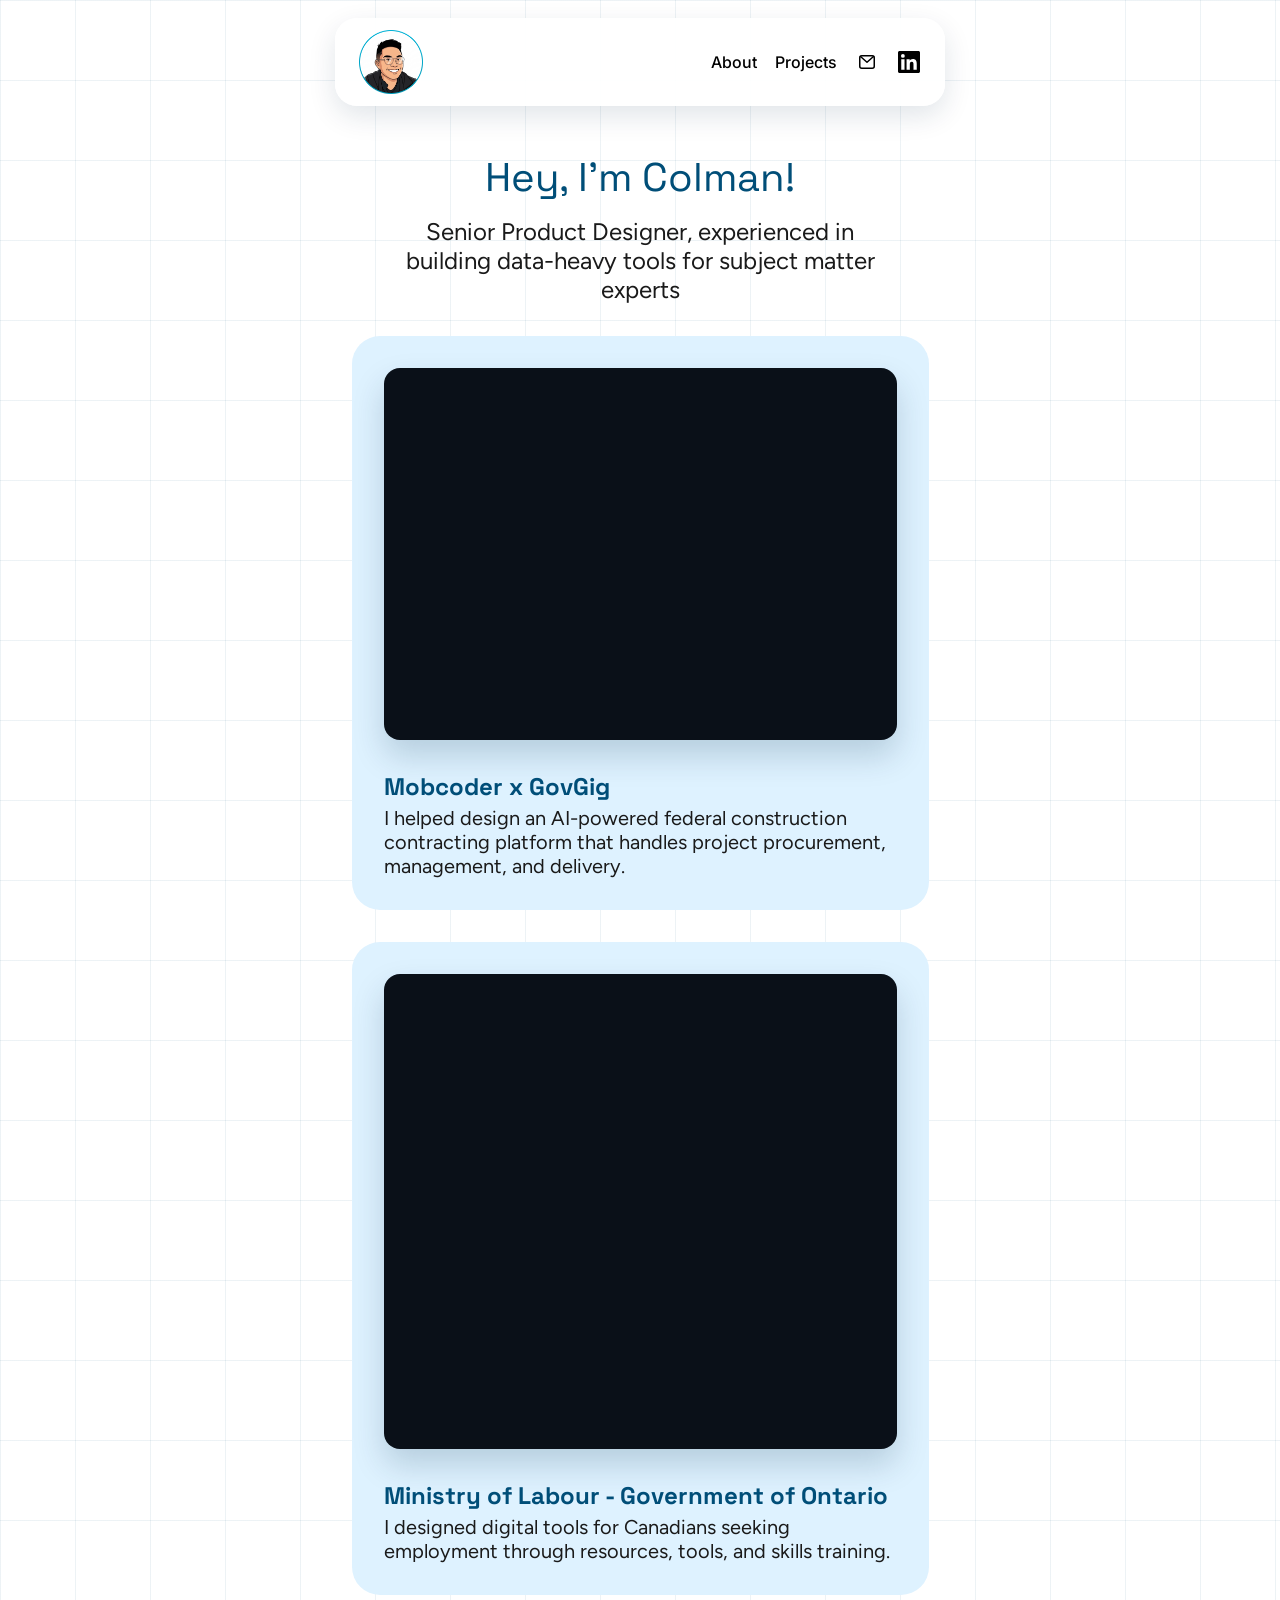
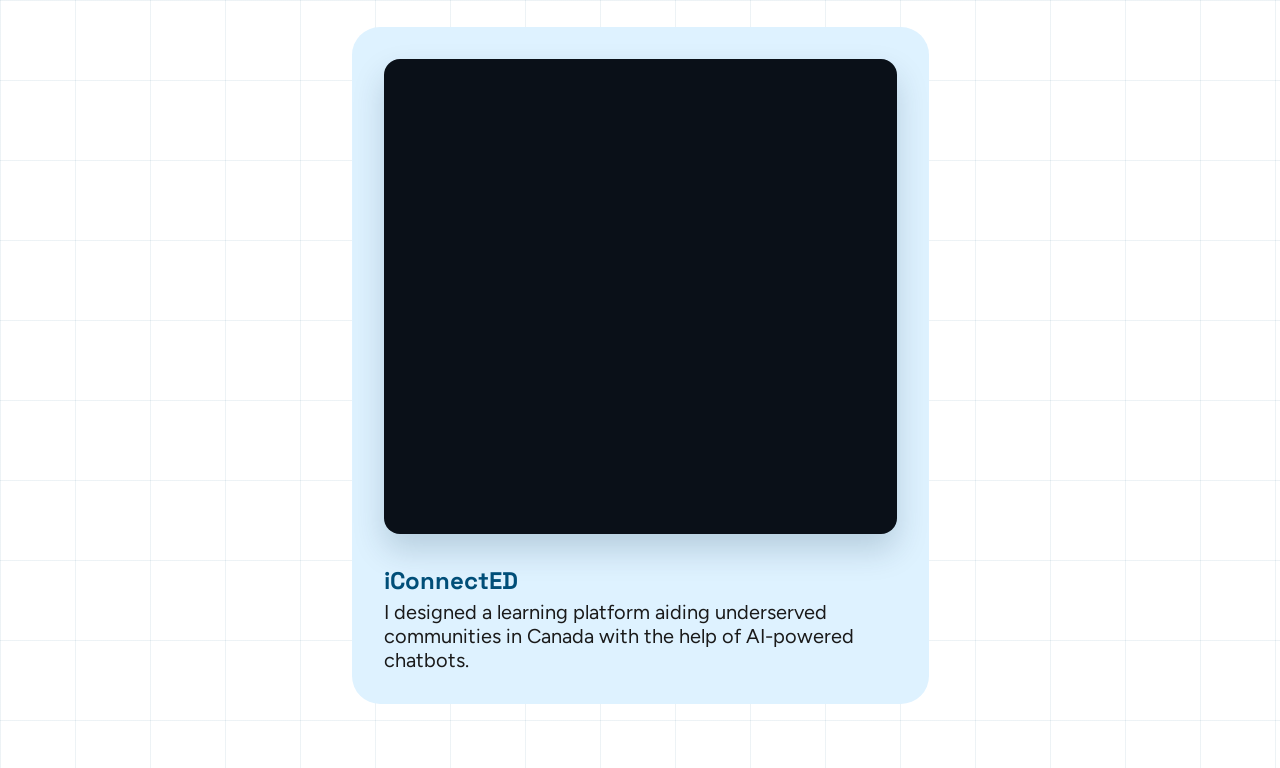
==== index.html @ b11d7fab "Add GovGig case study page Recreated from the draft /project-govgig page in Framer. Images are place" ====
<!doctype html>
<html lang="en">
<head>
  <meta charset="utf-8">
  <meta name="viewport" content="width=device-width, initial-scale=1">
  <title>Colman's Portfolio!</title>
  <meta name="description" content="Colman Tsang — Senior Product Designer, experienced in building data-heavy tools for subject matter experts.">
  <link rel="icon" href="assets/avatar.png">
  <link rel="preconnect" href="https://fonts.googleapis.com">
  <link rel="preconnect" href="https://fonts.gstatic.com" crossorigin>
  <link href="https://fonts.googleapis.com/css2?family=Figtree:wght@400;500&family=Inter:wght@500&family=Space+Grotesk:wght@400;700&display=swap" rel="stylesheet">
  <link rel="stylesheet" href="styles.css">
</head>
<body>
  <header class="nav-wrap">
    <nav class="nav">
      <a href="#" class="nav-avatar" aria-label="Home">
        <img src="assets/avatar.png" alt="Colman" width="64" height="64">
      </a>
      <div class="nav-links">
        <a href="#about">About</a>
        <a href="#projects">Projects</a>
        <!-- TODO: replace with your real email address -->
        <a href="mailto:hello@example.com" class="icon" aria-label="Email">
          <svg viewBox="0 0 24 24" width="24" height="24" fill="none" stroke="currentColor" stroke-width="1.5" stroke-linecap="round" stroke-linejoin="round" aria-hidden="true">
            <rect x="4.75" y="5.75" width="14.5" height="12.5" rx="2"/>
            <path d="M5.5 6.5 12 12.25 18.5 6.5"/>
          </svg>
        </a>
        <!-- TODO: replace with your LinkedIn profile URL -->
        <a href="https://www.linkedin.com/" class="icon" aria-label="LinkedIn" target="_blank" rel="noopener">
          <svg viewBox="0 0 24 24" width="22" height="22" fill="currentColor" aria-hidden="true">
            <path d="M20.45 20.45h-3.56v-5.57c0-1.33-.02-3.04-1.85-3.04-1.86 0-2.14 1.45-2.14 2.94v5.67H9.35V9h3.41v1.56h.05c.48-.9 1.64-1.85 3.37-1.85 3.6 0 4.27 2.37 4.27 5.46v6.28zM5.34 7.43a2.06 2.06 0 1 1 0-4.13 2.06 2.06 0 0 1 0 4.13zM7.12 20.45H3.56V9h3.56v11.45zM22.22 0H1.77C.79 0 0 .77 0 1.73v20.54C0 23.23.79 24 1.77 24h20.45c.98 0 1.78-.77 1.78-1.73V1.73C24 .77 23.2 0 22.22 0z"/>
          </svg>
        </a>
      </div>
    </nav>
  </header>

  <main>
    <section id="about" class="hero">
      <h1>Hey, I’m Colman!</h1>
      <p>Senior Product Designer, experienced in building data-heavy tools for subject matter experts</p>
    </section>

    <section id="projects" class="projects">
      <a href="govgig.html" class="card">
        <div class="frame">
          <video src="assets/govgig.mp4" autoplay muted loop playsinline></video>
        </div>
        <h2>Mobcoder x GovGig</h2>
        <p>I helped design an AI-powered federal construction contracting platform that handles project procurement, management, and delivery.</p>
      </a>

      <a href="#" class="card">
        <div class="frame frame--tall">
          <video src="assets/placeholder.mp4" poster="assets/placeholder-poster.jpg" muted loop playsinline preload="metadata"></video>
        </div>
        <h2>Ministry of Labour - Government of Ontario</h2>
        <p>I designed digital tools for Canadians seeking employment through resources, tools, and skills training.</p>
      </a>

      <a href="#" class="card">
        <div class="frame frame--tall">
          <video src="assets/placeholder.mp4" poster="assets/placeholder-poster.jpg" muted loop playsinline preload="metadata"></video>
        </div>
        <h2>iConnectED</h2>
        <p>I designed a learning platform aiding underserved communities in Canada with the help of AI-powered chatbots.</p>
      </a>
    </section>
  </main>

  <script>
    // Cards without autoplay preview their video on hover
    document.querySelectorAll('.card').forEach(card => {
      const video = card.querySelector('video:not([autoplay])');
      if (!video) return;
      card.addEventListener('mouseenter', () => video.play().catch(() => {}));
      card.addEventListener('mouseleave', () => video.pause());
    });
  </script>
</body>
</html>
---- styles.css ----
:root {
  --blue: #004e78;
  --ink: #1a1a1a;
  --card: #def2ff;
  --frame: #0a1018;
  --grid: rgba(0, 78, 120, 0.07);
  --content: 577px;
}

* { box-sizing: border-box; }

html { scroll-behavior: smooth; scroll-padding-top: 130px; }

body {
  margin: 0;
  background-color: #fff;
  background-image:
    linear-gradient(to right, var(--grid) 1px, transparent 1px),
    linear-gradient(to bottom, var(--grid) 1px, transparent 1px);
  background-size: 75px 80px;
  color: var(--ink);
  font-family: Figtree, sans-serif;
  -webkit-font-smoothing: antialiased;
}

a { color: inherit; text-decoration: none; }

/* Nav */
.nav-wrap {
  position: sticky;
  top: 18px;
  z-index: 10;
  display: flex;
  justify-content: center;
  padding: 0 16px;
}

.nav {
  display: flex;
  align-items: center;
  justify-content: space-between;
  width: 100%;
  max-width: 610px;
  padding: 12px 24px;
  background: rgba(255, 255, 255, 0.94);
  border-radius: 22px;
  box-shadow: 0 10px 28px rgba(0, 45, 70, 0.12);
}

.nav-avatar img { display: block; width: 64px; height: 64px; }

.nav-links {
  display: flex;
  align-items: center;
  gap: 18px;
  font-family: Inter, sans-serif;
  font-weight: 500;
  font-size: 16px;
  color: #000;
}

.nav-links a { transition: opacity 0.2s; }
.nav-links a:hover { opacity: 0.6; }
.nav-links .icon { display: flex; width: 24px; height: 24px; align-items: center; justify-content: center; }

/* Hero */
.hero {
  max-width: 513px;
  margin: 66px auto 0;
  padding: 0 16px;
  text-align: center;
}

.hero h1 {
  margin: 0;
  font-family: "Space Grotesk", sans-serif;
  font-weight: 400;
  font-size: 40px;
  line-height: 1.2;
  color: var(--blue);
}

.hero p {
  margin: 16px 0 0;
  font-size: 24px;
  line-height: 1.2;
}

/* Projects */
.projects {
  display: flex;
  flex-direction: column;
  gap: 32px;
  max-width: calc(var(--content) + 32px);
  margin: 32px auto 64px;
  padding: 0 16px;
}

.card {
  display: flex;
  flex-direction: column;
  gap: 4px;
  padding: 32px;
  background: var(--card);
  border-radius: 28px;
  transition: transform 0.3s ease;
}

.card:hover { transform: translateY(-4px); }

.frame {
  margin-bottom: 29px;
  padding: 14px;
  background: var(--frame);
  border-radius: 16px;
  box-shadow: 0 16px 32px rgba(0, 45, 70, 0.18);
  overflow: hidden;
}

.frame video {
  display: block;
  width: 100%;
  aspect-ratio: 485 / 344;
  object-fit: fill;
  border-radius: 4px;
}

.frame--tall video { aspect-ratio: 485 / 447; object-fit: cover; }

.card h2 {
  margin: 0;
  font-family: "Space Grotesk", sans-serif;
  font-weight: 700;
  font-size: 24px;
  line-height: 1.2;
  color: var(--blue);
}

.card p {
  margin: 0;
  font-size: 20px;
  line-height: 1.2;
}

@media (max-width: 600px) {
  .nav { padding: 10px 16px; }
  .nav-avatar img { width: 52px; height: 52px; }
  .hero h1 { font-size: 34px; }
  .hero p { font-size: 20px; }
  .card { padding: 20px; }
  .card h2 { font-size: 21px; }
  .card p { font-size: 18px; }
}
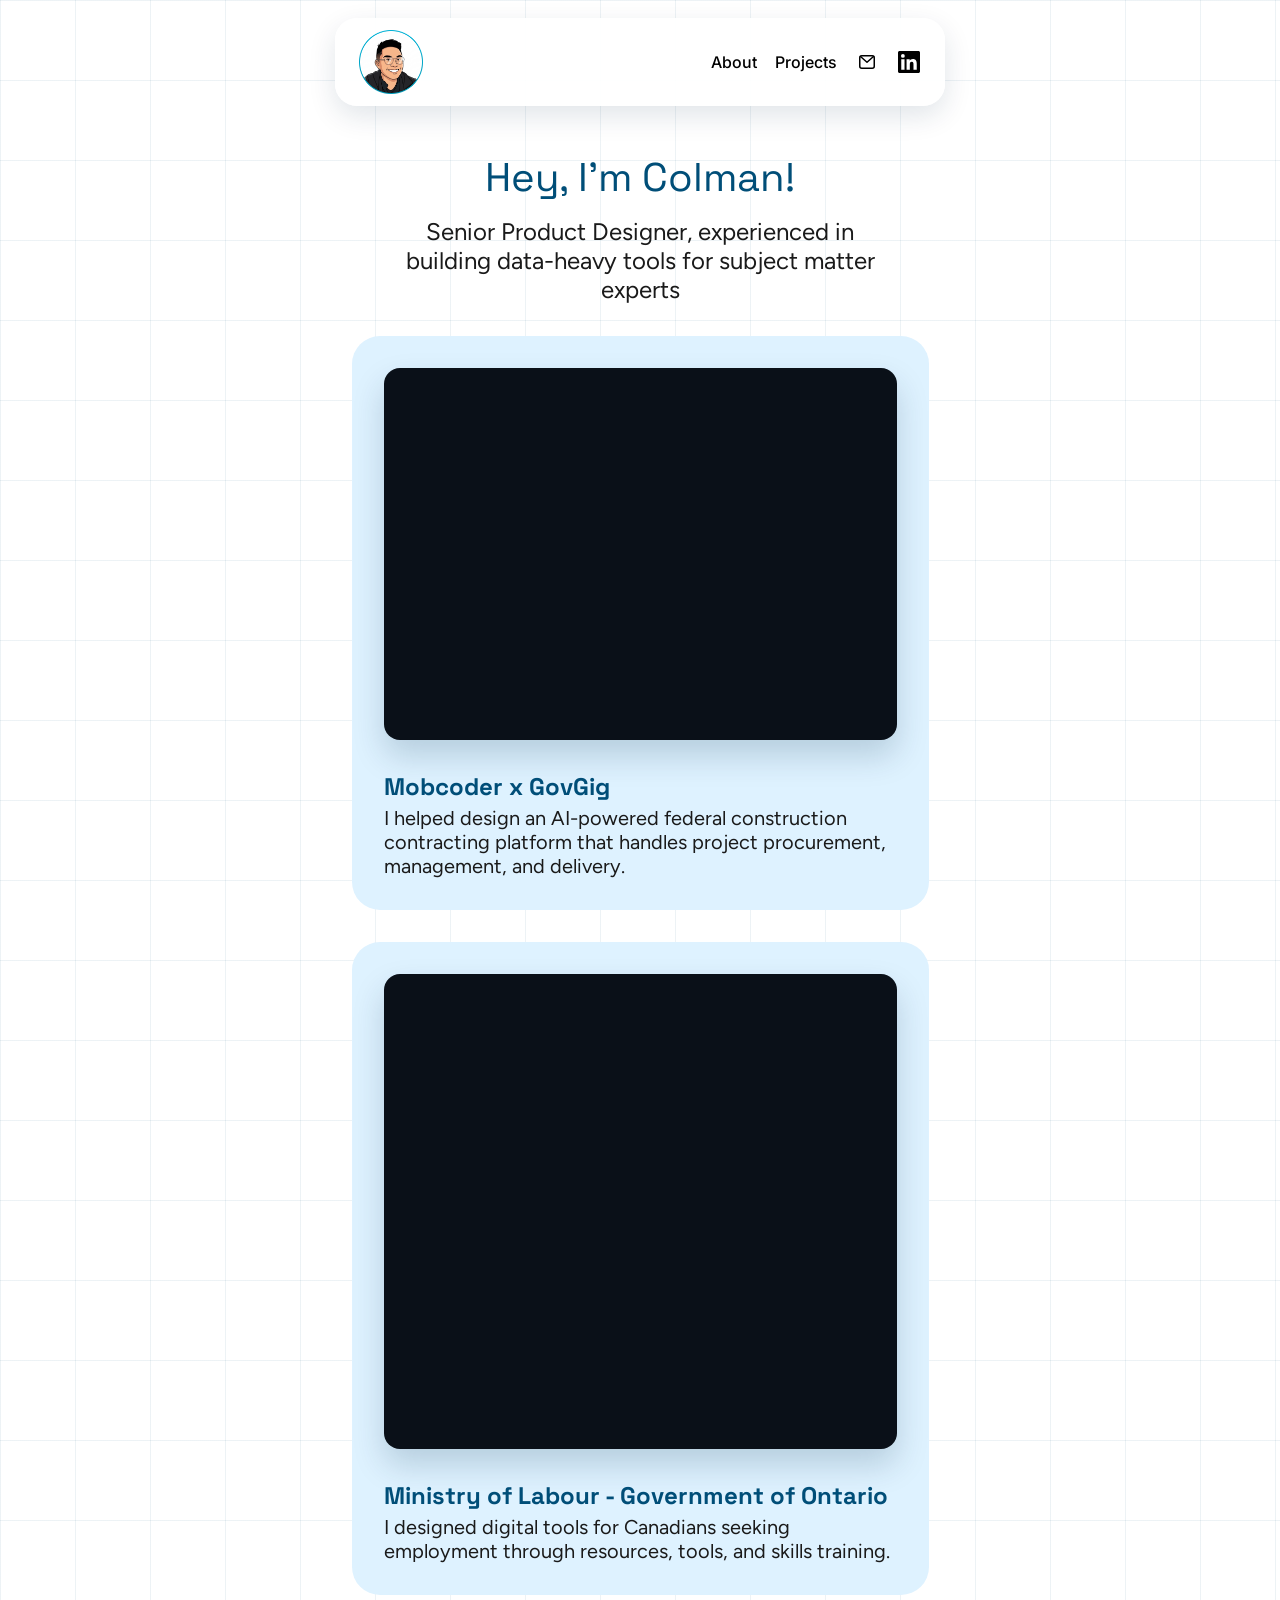
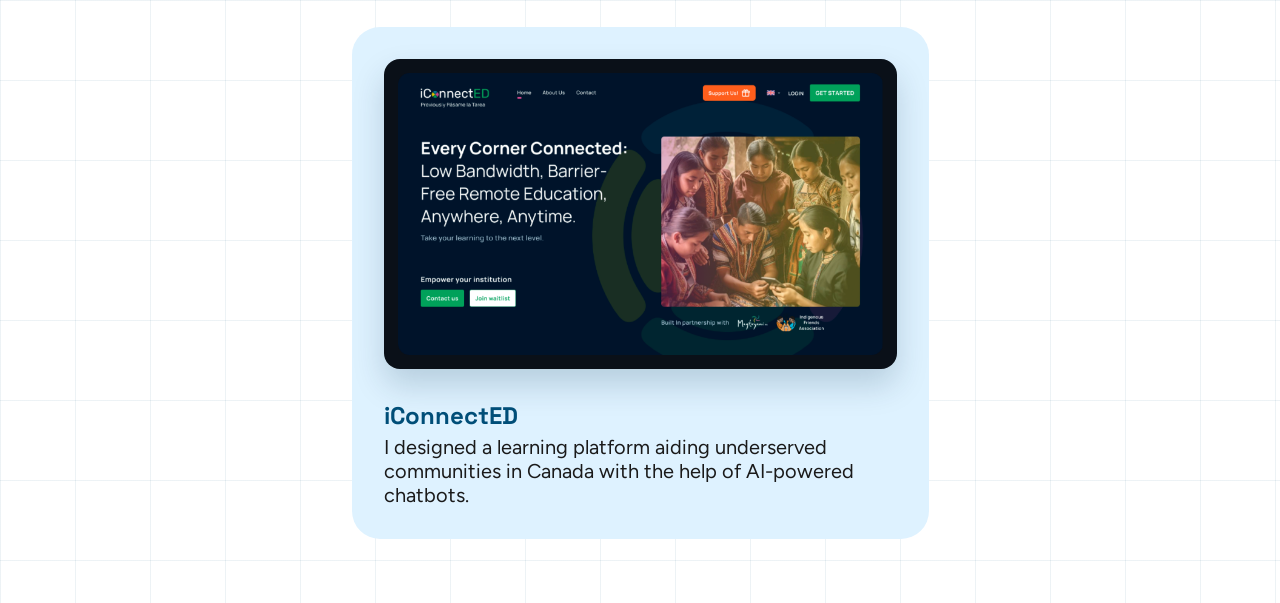
==== commit 75e2bfed: "Add iConnectED case study page and link its homepage card Content and images carried over from colma" ====
--- a/index.html
+++ b/index.html
@@ -60,9 +60,9 @@
         <p>I designed digital tools for Canadians seeking employment through resources, tools, and skills training.</p>
       </a>
 
-      <a href="#" class="card">
-        <div class="frame frame--tall">
-          <video src="assets/placeholder.mp4" poster="assets/placeholder-poster.jpg" muted loop playsinline preload="metadata"></video>
+      <a href="iconnected.html" class="card">
+        <div class="frame">
+          <img src="assets/iconnected/hero.png" alt="iConnectED landing page">
         </div>
         <h2>iConnectED</h2>
         <p>I designed a learning platform aiding underserved communities in Canada with the help of AI-powered chatbots.</p>
--- a/styles.css
+++ b/styles.css
@@ -151,3 +151,10 @@
   .card h2 { font-size: 21px; }
   .card p { font-size: 18px; }
 }
+
+.frame img {
+  display: block;
+  width: 100%;
+  height: auto;
+  border-radius: 4px;
+}
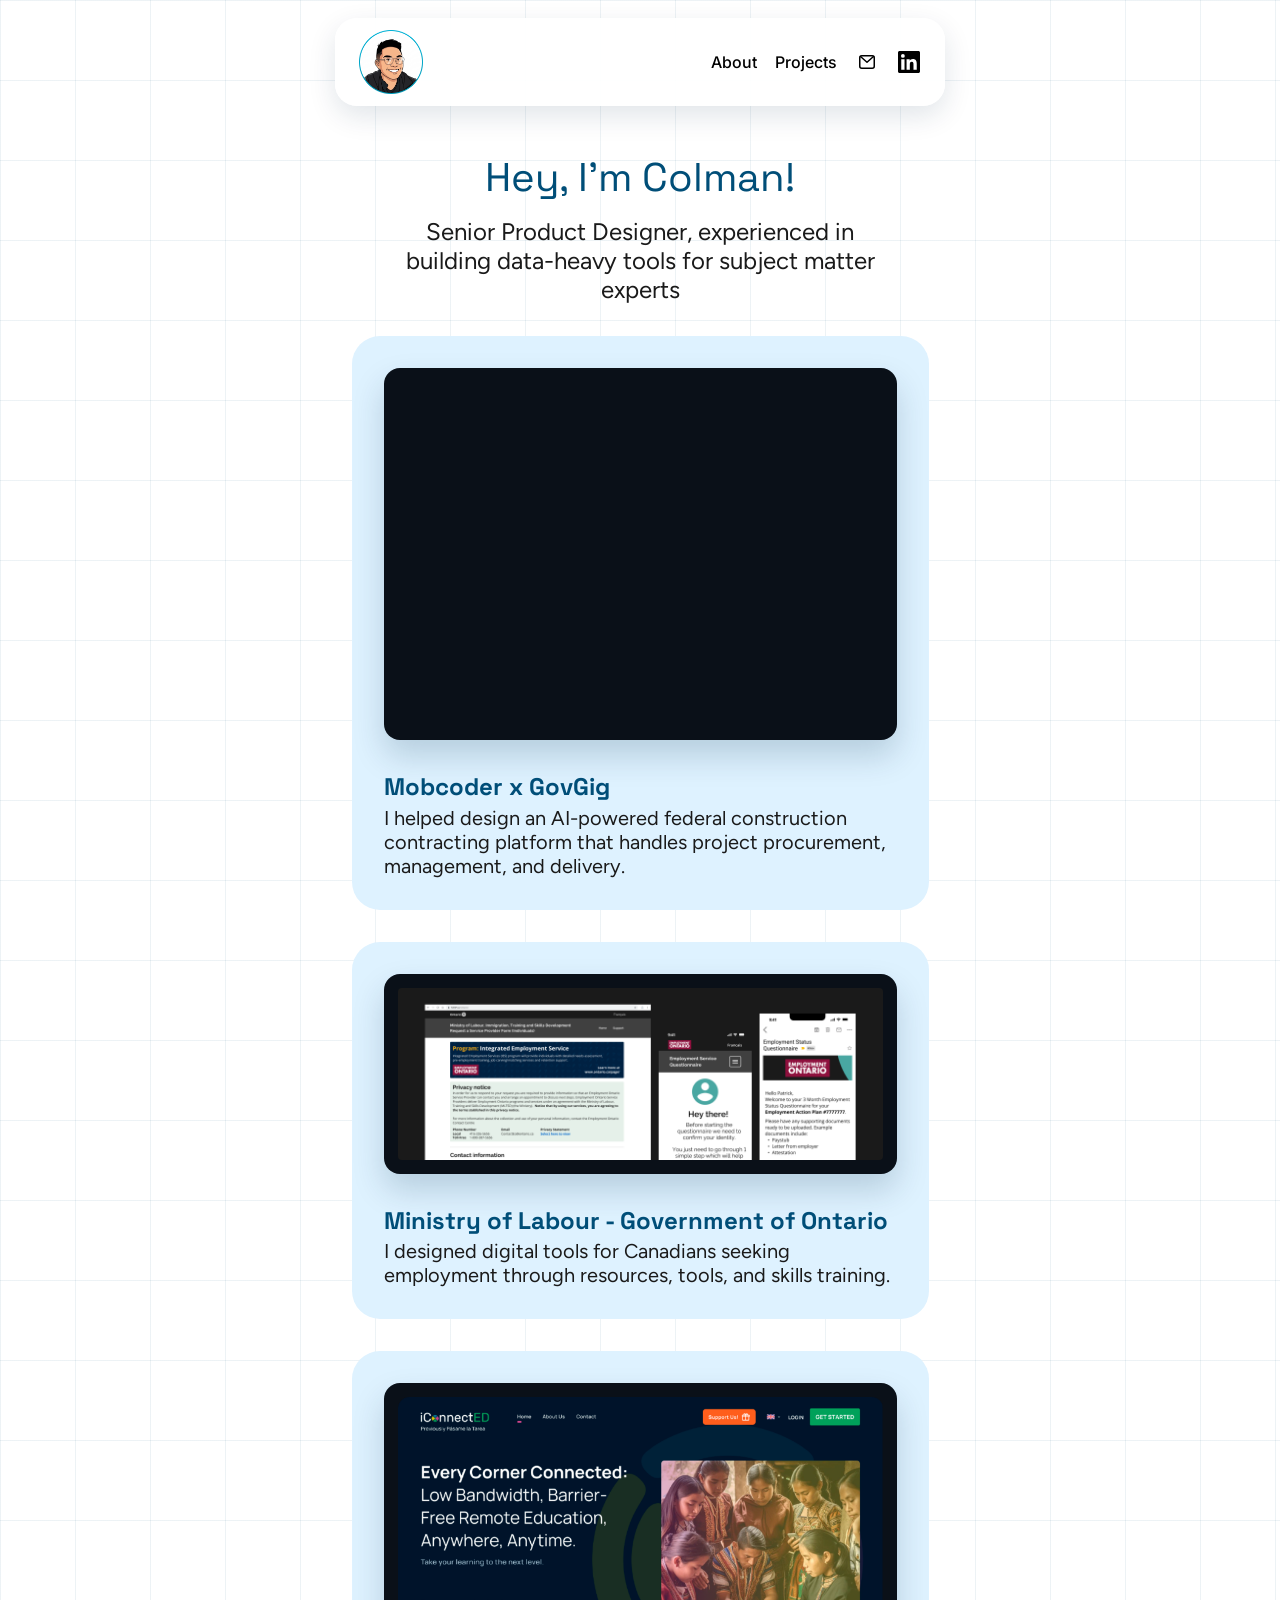
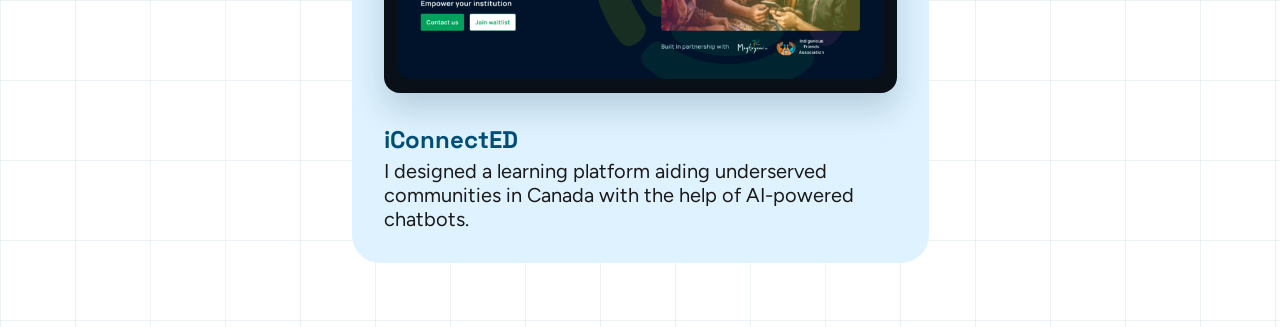
==== commit 722e2275: "Add Government of Ontario case study and link its homepage card Recreates both projects from colmant" ====
--- a/index.html
+++ b/index.html
@@ -52,9 +52,9 @@
         <p>I helped design an AI-powered federal construction contracting platform that handles project procurement, management, and delivery.</p>
       </a>
 
-      <a href="#" class="card">
-        <div class="frame frame--tall">
-          <video src="assets/placeholder.mp4" poster="assets/placeholder-poster.jpg" muted loop playsinline preload="metadata"></video>
+      <a href="ontario.html" class="card">
+        <div class="frame">
+          <img src="assets/ontario/banner.png" alt="Employment Service Questionnaire screens">
         </div>
         <h2>Ministry of Labour - Government of Ontario</h2>
         <p>I designed digital tools for Canadians seeking employment through resources, tools, and skills training.</p>
@@ -70,14 +70,5 @@
     </section>
   </main>
 
-  <script>
-    // Cards without autoplay preview their video on hover
-    document.querySelectorAll('.card').forEach(card => {
-      const video = card.querySelector('video:not([autoplay])');
-      if (!video) return;
-      card.addEventListener('mouseenter', () => video.play().catch(() => {}));
-      card.addEventListener('mouseleave', () => video.pause());
-    });
-  </script>
 </body>
 </html>
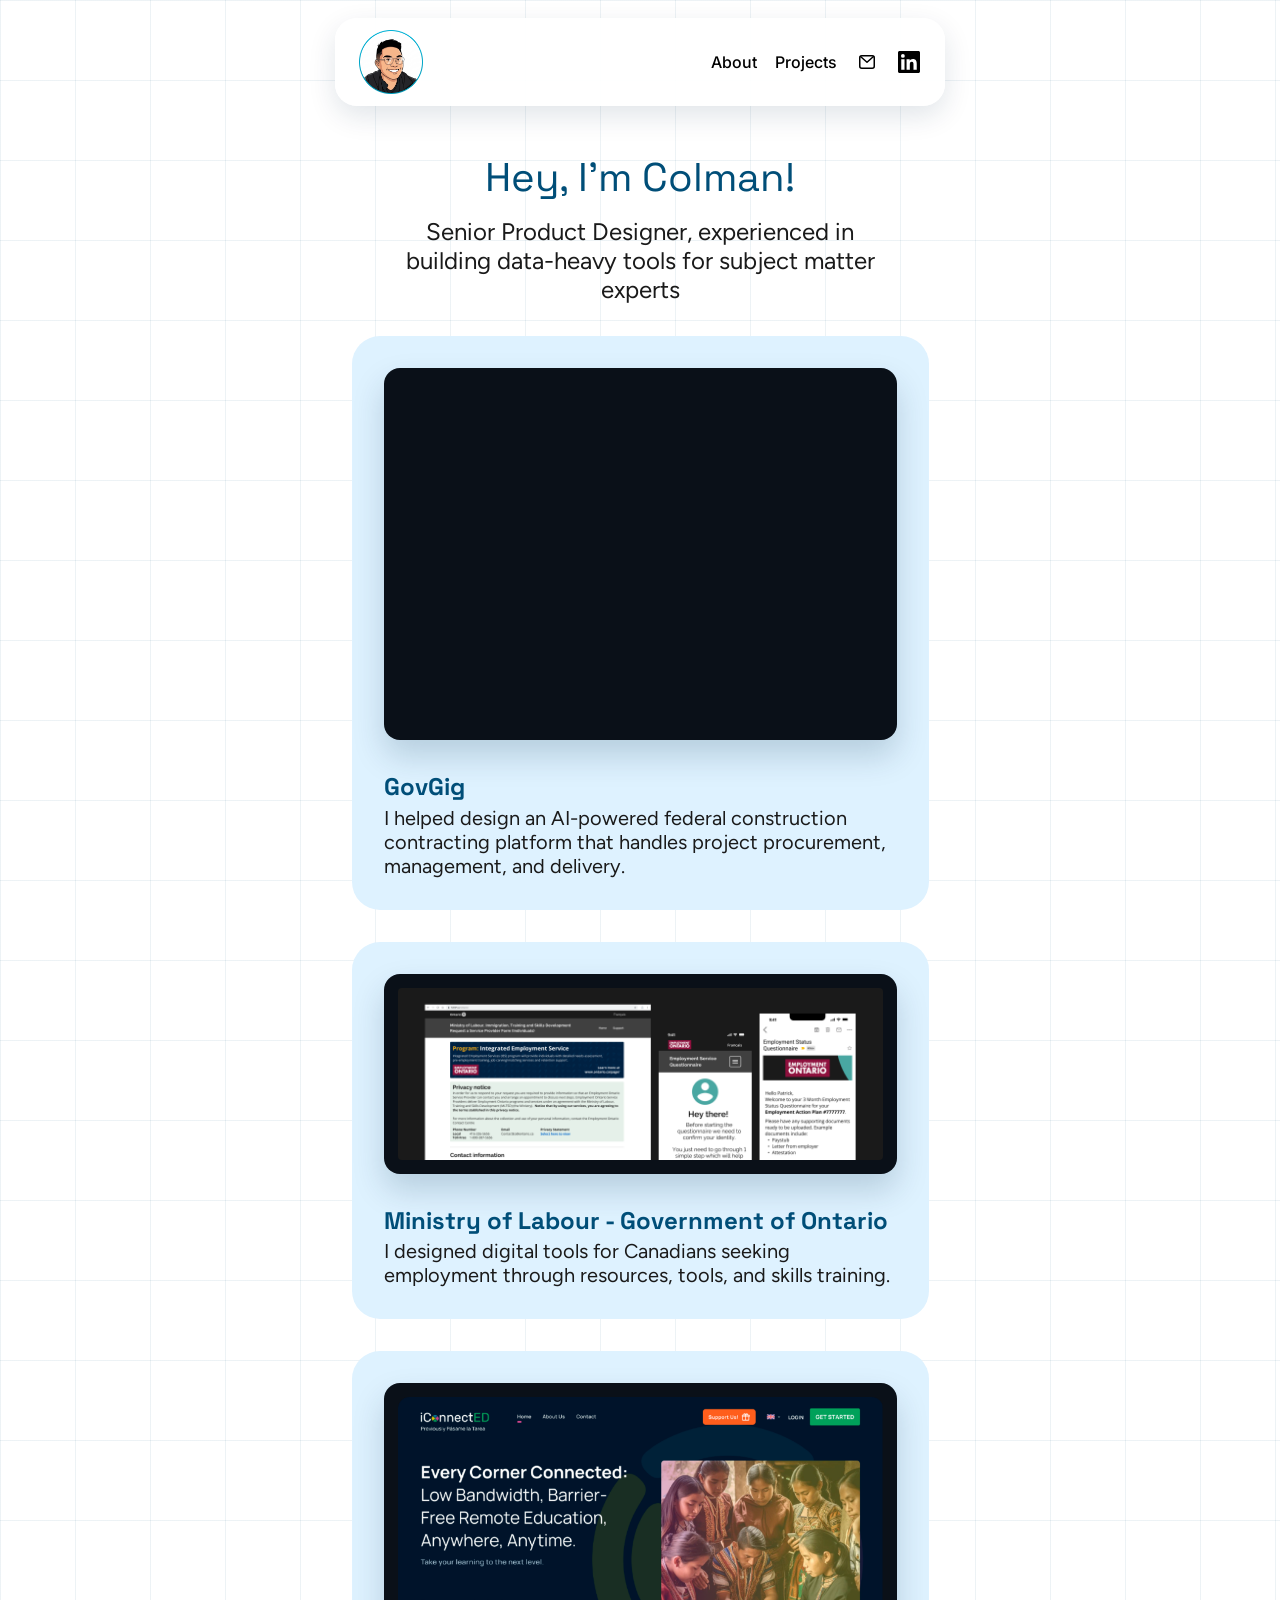
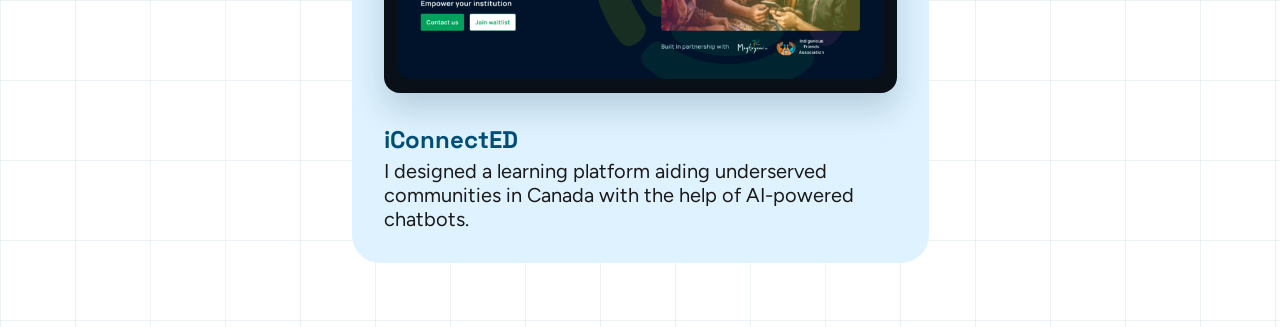
==== commit 10ef53f6: "Shrink case study hero headings to 32px; tweak titles - Case study hero h1: 40px -> 32px - Homepage " ====
--- a/index.html
+++ b/index.html
@@ -20,15 +20,13 @@
       <div class="nav-links">
         <a href="#about">About</a>
         <a href="#projects">Projects</a>
-        <!-- TODO: replace with your real email address -->
-        <a href="mailto:hello@example.com" class="icon" aria-label="Email">
+        <a href="mailto:kolmantsang@gmail.com" class="icon" aria-label="Email">
           <svg viewBox="0 0 24 24" width="24" height="24" fill="none" stroke="currentColor" stroke-width="1.5" stroke-linecap="round" stroke-linejoin="round" aria-hidden="true">
             <rect x="4.75" y="5.75" width="14.5" height="12.5" rx="2"/>
             <path d="M5.5 6.5 12 12.25 18.5 6.5"/>
           </svg>
         </a>
-        <!-- TODO: replace with your LinkedIn profile URL -->
-        <a href="https://www.linkedin.com/" class="icon" aria-label="LinkedIn" target="_blank" rel="noopener">
+        <a href="https://www.linkedin.com/in/colman-tsang/" class="icon" aria-label="LinkedIn" target="_blank" rel="noopener">
           <svg viewBox="0 0 24 24" width="22" height="22" fill="currentColor" aria-hidden="true">
             <path d="M20.45 20.45h-3.56v-5.57c0-1.33-.02-3.04-1.85-3.04-1.86 0-2.14 1.45-2.14 2.94v5.67H9.35V9h3.41v1.56h.05c.48-.9 1.64-1.85 3.37-1.85 3.6 0 4.27 2.37 4.27 5.46v6.28zM5.34 7.43a2.06 2.06 0 1 1 0-4.13 2.06 2.06 0 0 1 0 4.13zM7.12 20.45H3.56V9h3.56v11.45zM22.22 0H1.77C.79 0 0 .77 0 1.73v20.54C0 23.23.79 24 1.77 24h20.45c.98 0 1.78-.77 1.78-1.73V1.73C24 .77 23.2 0 22.22 0z"/>
           </svg>
@@ -48,7 +46,7 @@
         <div class="frame">
           <video src="assets/govgig.mp4" autoplay muted loop playsinline></video>
         </div>
-        <h2>Mobcoder x GovGig</h2>
+        <h2>GovGig</h2>
         <p>I helped design an AI-powered federal construction contracting platform that handles project procurement, management, and delivery.</p>
       </a>
 
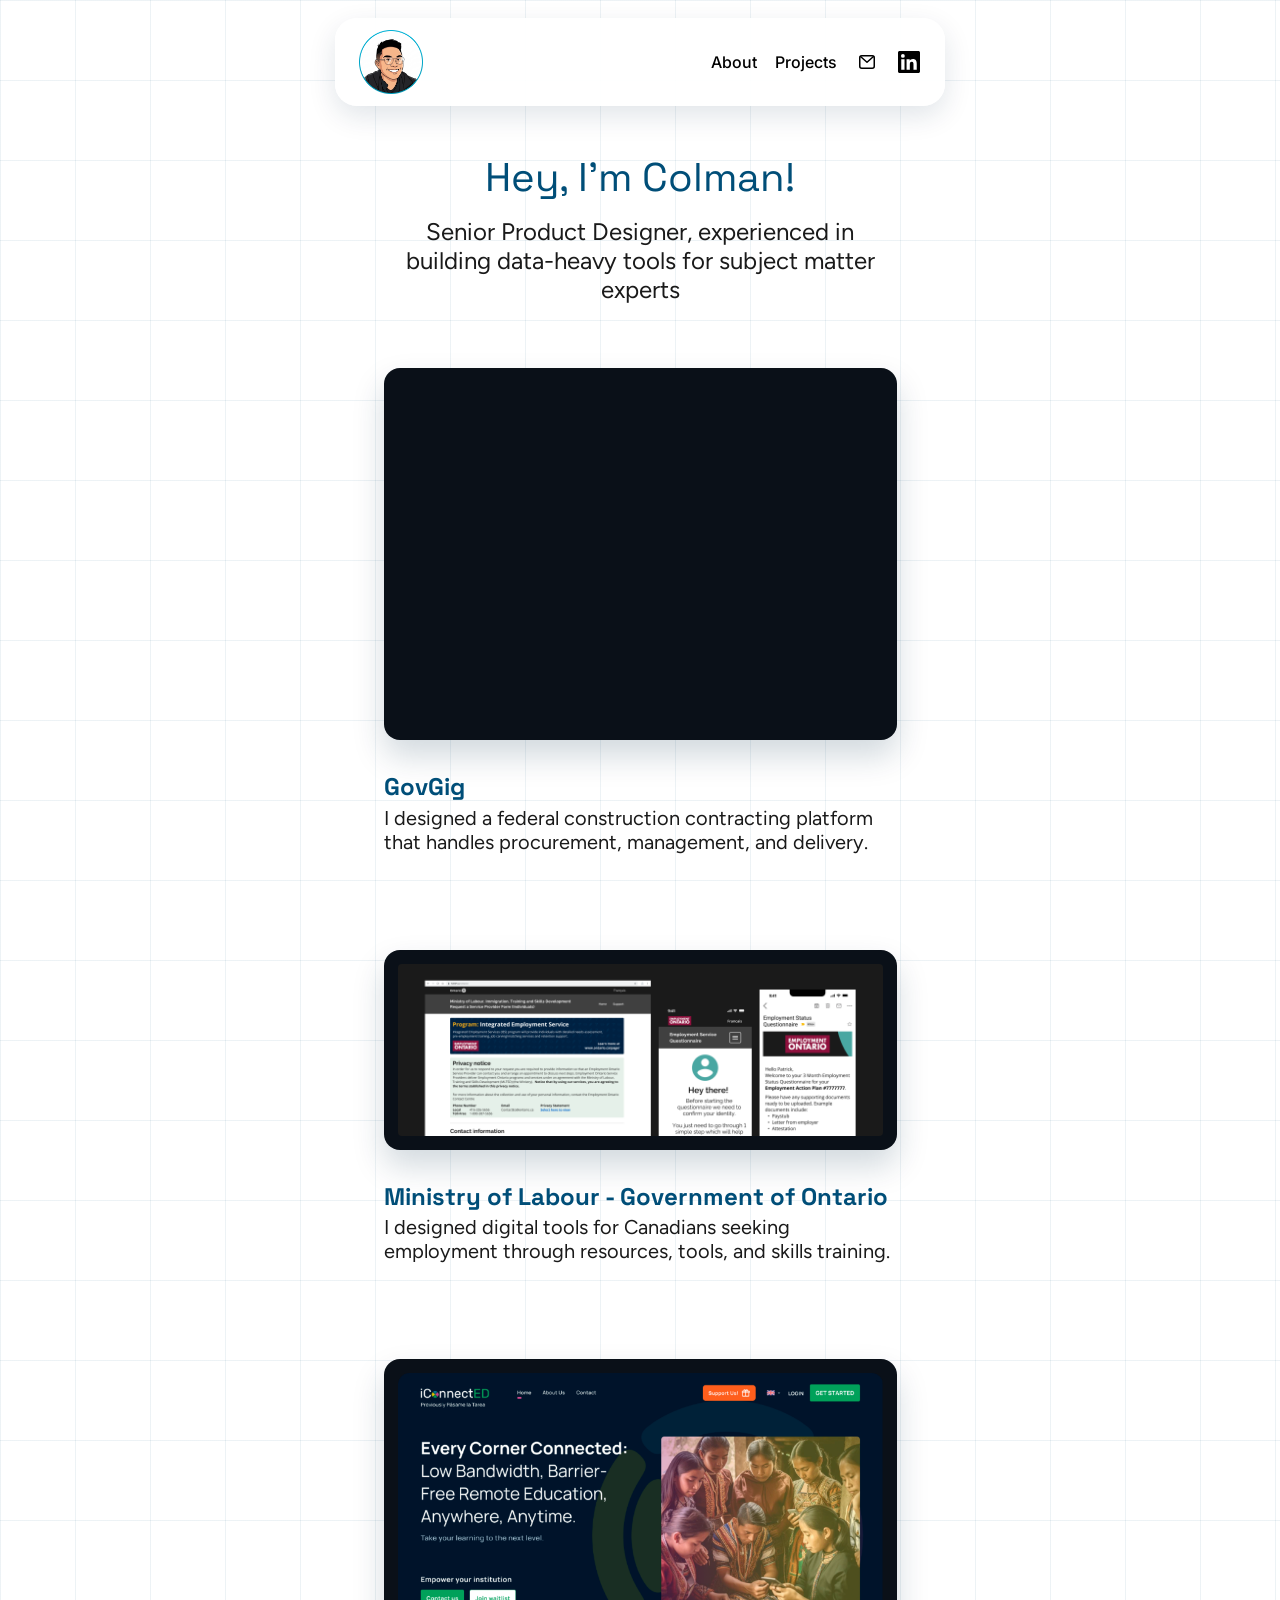
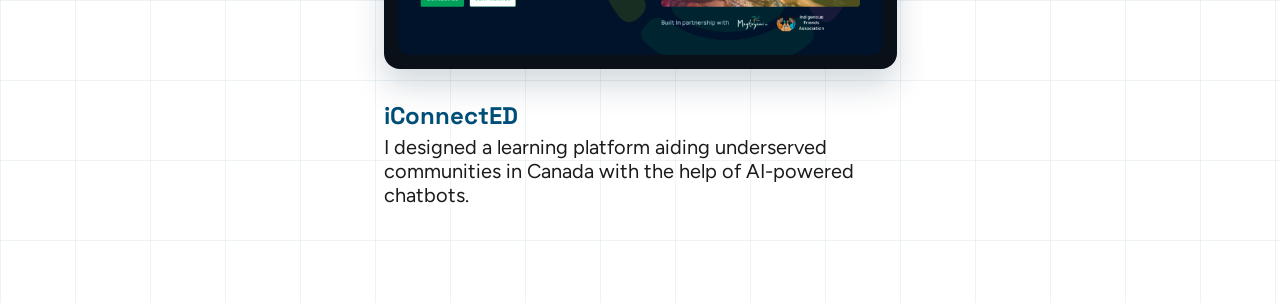
==== commit 9470a69a: "Show homepage card background only on hover Cards are transparent until hovered or keyboard-focused;" ====
--- a/index.html
+++ b/index.html
@@ -47,7 +47,7 @@
           <video src="assets/govgig.mp4" autoplay muted loop playsinline></video>
         </div>
         <h2>GovGig</h2>
-        <p>I helped design an AI-powered federal construction contracting platform that handles project procurement, management, and delivery.</p>
+        <p>I designed a federal construction contracting platform that handles procurement, management, and delivery.</p>
       </a>
 
       <a href="ontario.html" class="card">
--- a/styles.css
+++ b/styles.css
@@ -101,12 +101,19 @@
   flex-direction: column;
   gap: 4px;
   padding: 32px;
-  background: var(--card);
+  background: transparent;
   border-radius: 28px;
-  transition: transform 0.3s ease;
+  transition: transform 0.3s ease, background-color 0.3s ease;
 }
 
-.card:hover { transform: translateY(-4px); }
+.card:hover,
+.card:focus-visible { background: var(--card); transform: translateY(-4px); }
+.card:focus-visible { outline: 2px solid var(--blue); outline-offset: 4px; }
+
+/* Touch screens can't hover, so keep the background there */
+@media (hover: none) {
+  .card { background: var(--card); }
+}
 
 .frame {
   margin-bottom: 29px;
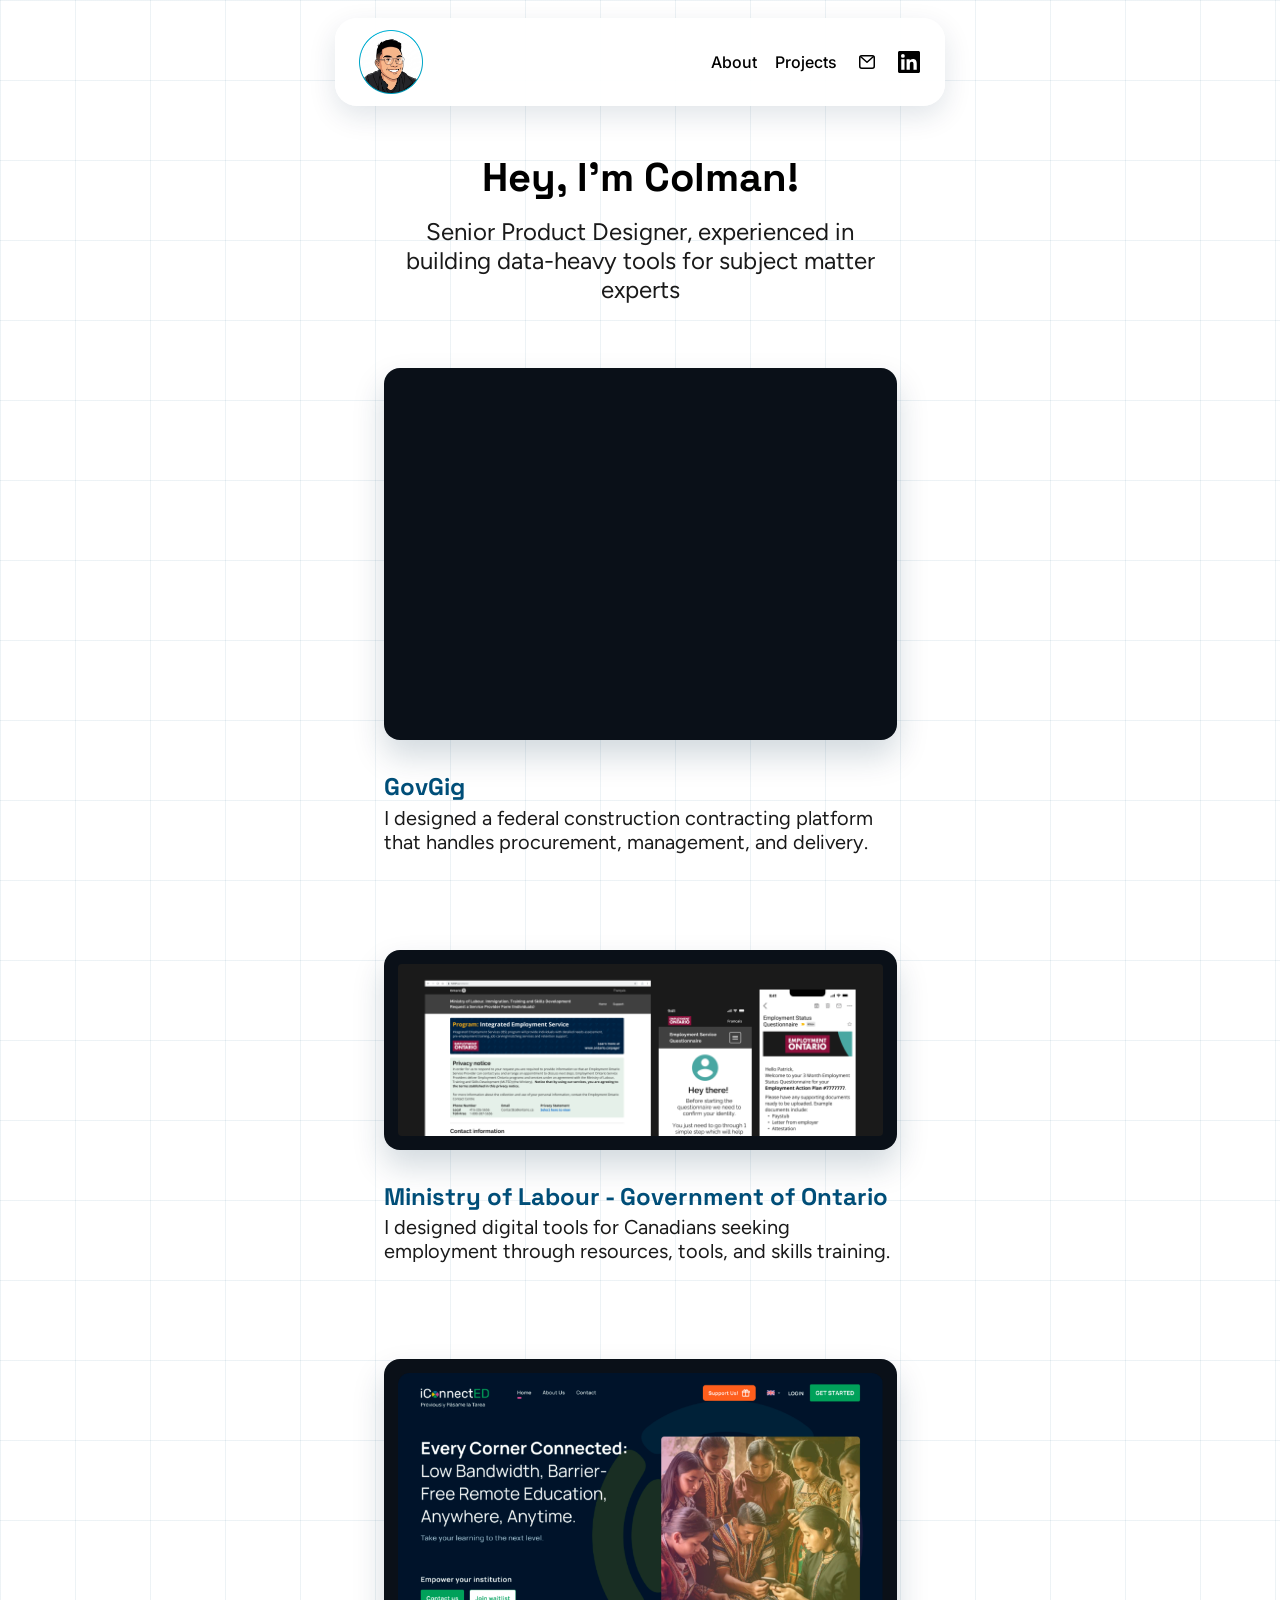
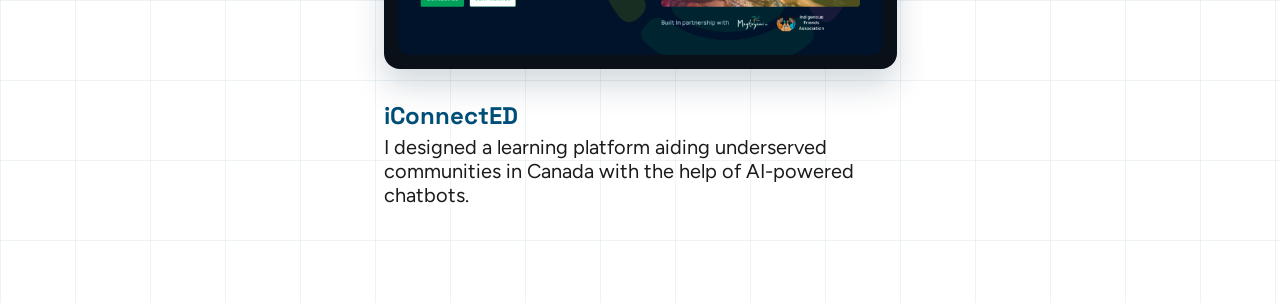
==== commit fa8fafe5: "Add About modal opened from the nav on every page Rebuilt from the Figma "About me" frame using the " ====
--- a/index.html
+++ b/index.html
@@ -8,8 +8,9 @@
   <link rel="icon" href="assets/avatar.png">
   <link rel="preconnect" href="https://fonts.googleapis.com">
   <link rel="preconnect" href="https://fonts.gstatic.com" crossorigin>
-  <link href="https://fonts.googleapis.com/css2?family=Figtree:wght@400;500&family=Inter:wght@500&family=Space+Grotesk:wght@400;700&display=swap" rel="stylesheet">
+  <link href="https://fonts.googleapis.com/css2?family=Figtree:wght@400;500;600;700&family=Inter:wght@500&family=Space+Grotesk:wght@400;700&display=swap" rel="stylesheet">
   <link rel="stylesheet" href="styles.css">
+  <link rel="stylesheet" href="about.css">
 </head>
 <body>
   <header class="nav-wrap">
@@ -18,7 +19,7 @@
         <img src="assets/avatar.png" alt="Colman" width="64" height="64">
       </a>
       <div class="nav-links">
-        <a href="#about">About</a>
+        <a href="#about" data-about>About</a>
         <a href="#projects">Projects</a>
         <a href="mailto:kolmantsang@gmail.com" class="icon" aria-label="Email">
           <svg viewBox="0 0 24 24" width="24" height="24" fill="none" stroke="currentColor" stroke-width="1.5" stroke-linecap="round" stroke-linejoin="round" aria-hidden="true">
@@ -36,7 +37,7 @@
   </header>
 
   <main>
-    <section id="about" class="hero">
+    <section id="intro" class="hero">
       <h1>Hey, I’m Colman!</h1>
       <p>Senior Product Designer, experienced in building data-heavy tools for subject matter experts</p>
     </section>
@@ -68,5 +69,6 @@
     </section>
   </main>
 
+  <script src="about.js"></script>
 </body>
 </html>
--- a/styles.css
+++ b/styles.css
@@ -74,10 +74,10 @@
 .hero h1 {
   margin: 0;
   font-family: "Space Grotesk", sans-serif;
-  font-weight: 400;
+  font-weight: 700;
   font-size: 40px;
   line-height: 1.2;
-  color: var(--blue);
+  color: #000;
 }
 
 .hero p {
--- a/about.css
+++ b/about.css
@@ -0,0 +1,131 @@
+/* About modal (about.js); uses the site tokens from styles.css */
+
+html.about-open { overflow: hidden; }
+
+.about {
+  --muted: #6b6b6b;
+  width: min(686px, calc(100vw - 32px));
+  max-height: calc(100vh - 32px);
+  padding: 0;
+  border: 0;
+  border-radius: 16px;
+  background: #fff;
+  color: var(--ink);
+  font-family: Figtree, sans-serif;
+  box-shadow: 0 24px 64px rgba(0, 0, 0, 0.25);
+  overflow-y: auto;
+  overscroll-behavior: contain;
+}
+
+.about::backdrop { background: rgba(0, 0, 0, 0.4); }
+
+.about[open] { animation: about-in 0.22s ease-out; }
+.about[open]::backdrop { animation: about-fade 0.22s ease-out; }
+@keyframes about-in { from { opacity: 0; transform: translateY(12px) scale(0.98); } }
+@keyframes about-fade { from { opacity: 0; } }
+@media (prefers-reduced-motion: reduce) {
+  .about[open], .about[open]::backdrop { animation: none; }
+}
+
+.about-head {
+  display: flex;
+  align-items: center;
+  justify-content: space-between;
+  padding: 26px 32px 0;
+}
+.about-head h2 {
+  margin: 0;
+  font-family: "Space Grotesk", sans-serif;
+  font-weight: 700;
+  font-size: 20px;
+  line-height: 24px;
+}
+.about-close {
+  display: grid;
+  place-items: center;
+  width: 36px;
+  height: 36px;
+  margin-right: -6px;
+  padding: 0;
+  border: 0;
+  border-radius: 999px;
+  background: none;
+  color: var(--ink);
+  cursor: pointer;
+  transition: background 0.2s;
+}
+.about-close:hover { background: #f1f1f1; }
+.about-close:focus-visible { outline: 2px solid var(--blue); outline-offset: 2px; }
+
+.about-body {
+  display: grid;
+  grid-template-columns: 300px 1fr;
+  gap: 24px;
+  padding: 12px 32px 0;
+}
+
+.about-portrait {
+  display: block;
+  width: 100%;
+  height: auto;
+  aspect-ratio: 3 / 2;
+  object-fit: cover;
+  border-radius: 8px;
+}
+
+.about-side h3 {
+  margin: 16px 0 0;
+  font-family: "Space Grotesk", sans-serif;
+  font-weight: 700;
+  font-size: 16px;
+  line-height: 24px;
+}
+
+.about-contact {
+  display: grid;
+  grid-template-columns: auto 1fr;
+  gap: 5px 12px;
+  margin: 16px 0 0;
+  font-size: 16px;
+  line-height: 24px;
+}
+.about-contact dt { color: var(--ink); }
+.about-contact dd { margin: 0; text-align: right; color: var(--muted); }
+.about-contact a { transition: color 0.2s; }
+.about-contact a:hover { color: var(--blue); }
+.about .underline { text-decoration: underline; text-underline-offset: 3px; }
+.about .accent { color: var(--blue); font-weight: 600; }
+.about .accent:hover { text-decoration: underline; }
+
+.about-bio p {
+  margin: 0 0 24px;
+  font-size: 16px;
+  line-height: 24px;
+}
+.about-bio p:last-child { margin-bottom: 0; }
+.about-bio strong { font-weight: 700; }
+.about-bio a:hover { color: var(--blue); }
+
+/* Overlapping photo strip, clipped by the bottom of the panel (positions from the Figma frame, 622 x 224) */
+.about-collage {
+  position: relative;
+  aspect-ratio: 622 / 224;
+  margin: 36px 32px 0;
+}
+.about-collage img {
+  position: absolute;
+  width: 27.01%;
+  object-fit: cover;
+  border-radius: 4.5px 4.5px 0 0;
+}
+.c-forest  { left: 72.99%; top: 6.25%;  height: 93.75%; z-index: 1; }
+.c-tennis  { left: 0;      top: 6.25%;  height: 93.75%; z-index: 2; }
+.c-snow    { left: 50%;    top: 18.75%; height: 81.25%; z-index: 3; }
+.c-fishing { left: 11.9%;  top: 31.7%;  height: 68.3%;  z-index: 4; }
+.c-zipline { left: 30.55%; top: 0;      height: 100%;   z-index: 5; }
+
+@media (max-width: 640px) {
+  .about-head { padding: 20px 20px 0; }
+  .about-body { grid-template-columns: 1fr; gap: 20px; padding: 12px 20px 0; }
+  .about-collage { margin: 28px 20px 0; }
+}
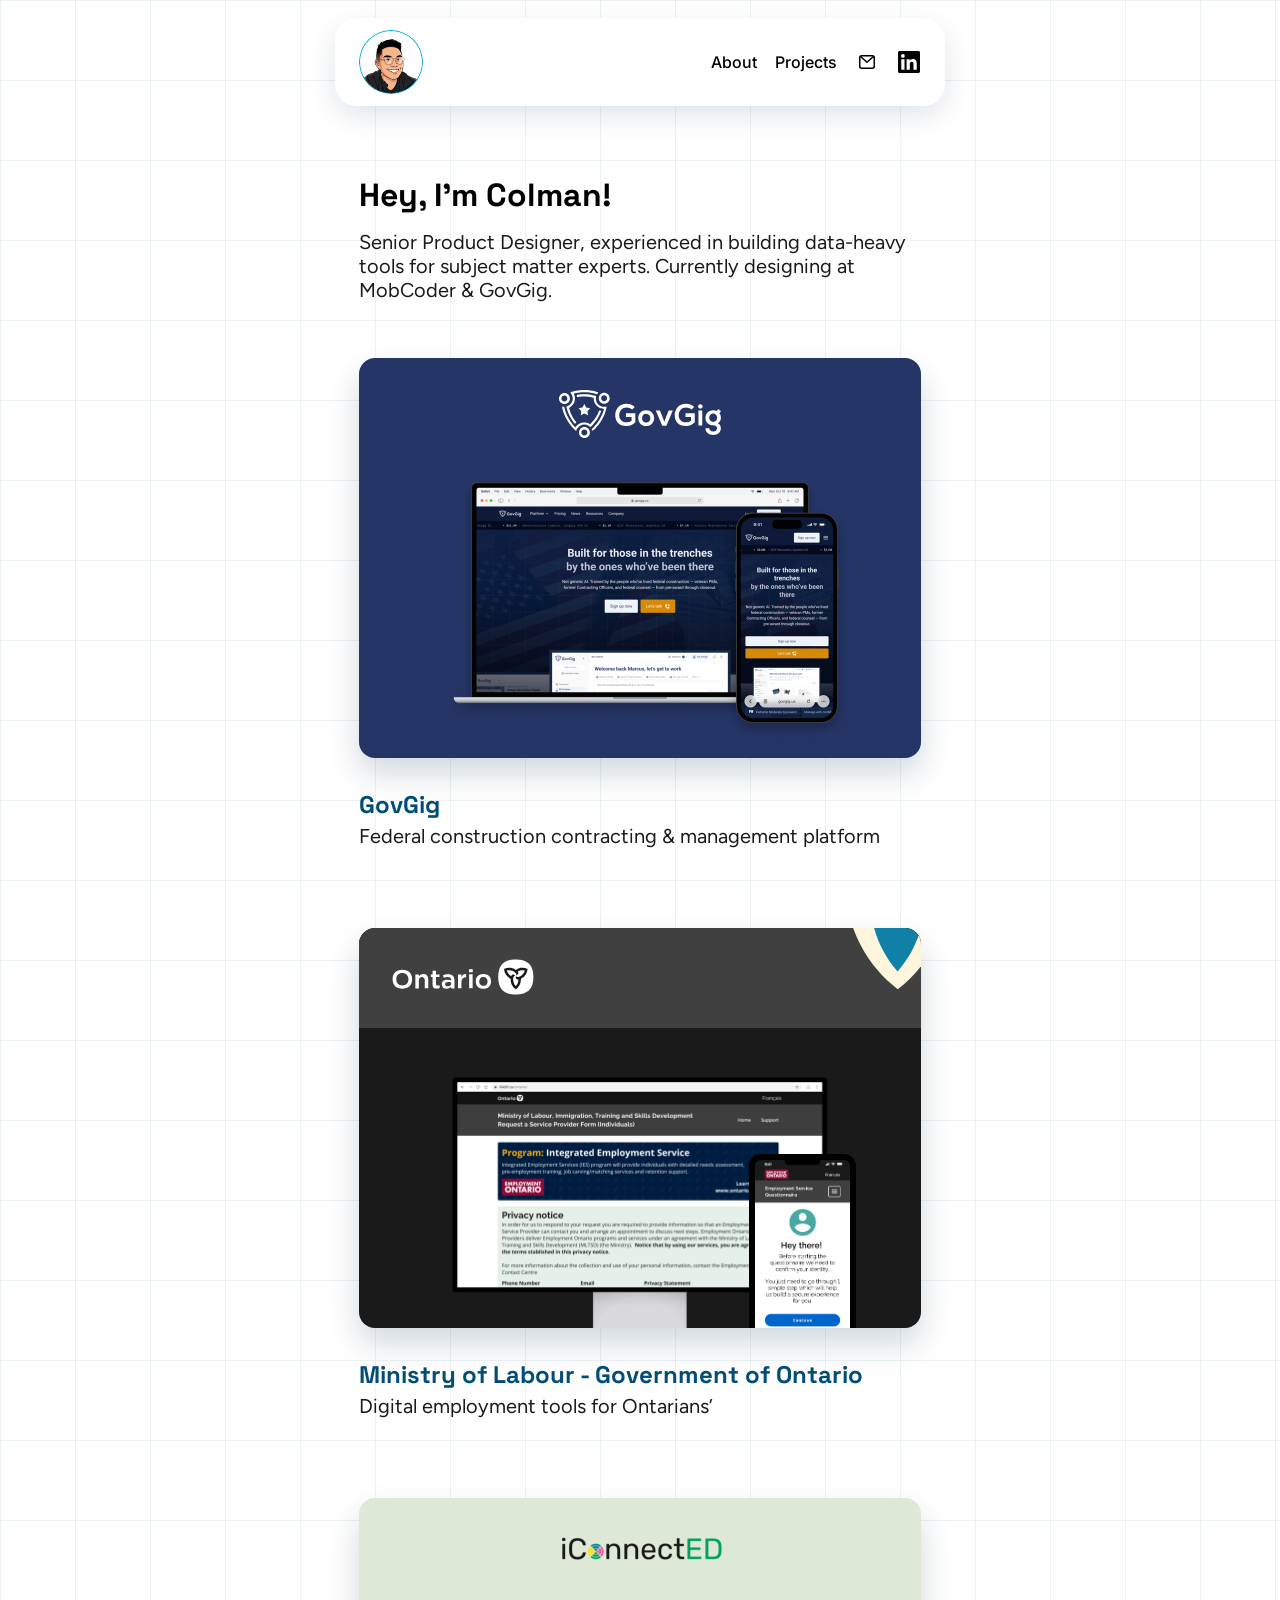
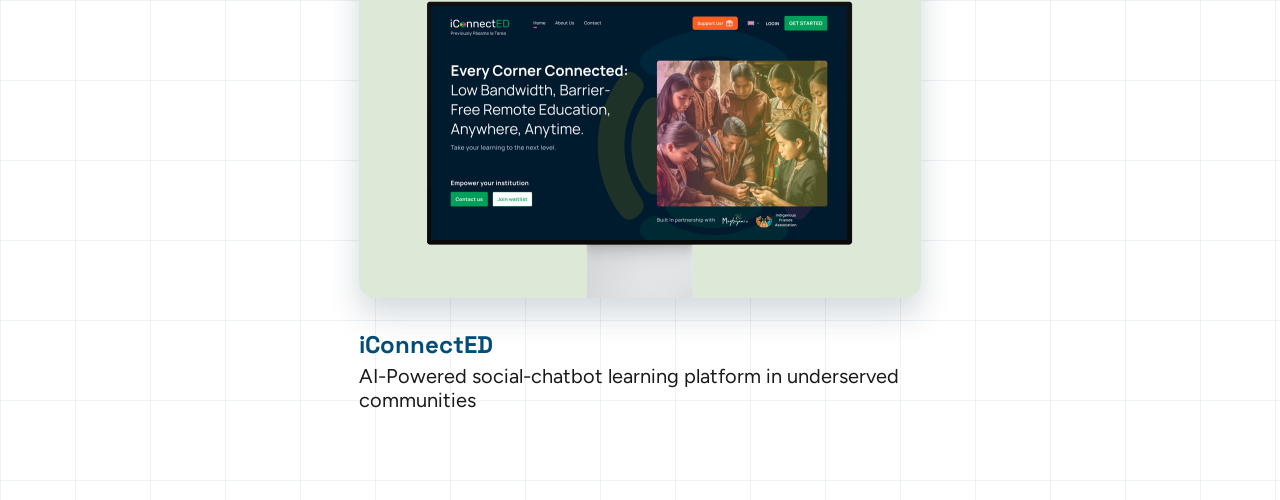
==== commit 48d9b4a1: "Rebuild the homepage from the updated Figma design Left-aligned hero with new copy, and project card" ====
--- a/index.html
+++ b/index.html
@@ -39,32 +39,47 @@
   <main>
     <section id="intro" class="hero">
       <h1>Hey, I’m Colman!</h1>
-      <p>Senior Product Designer, experienced in building data-heavy tools for subject matter experts</p>
+      <p>Senior Product Designer, experienced in building data-heavy tools for subject matter experts. Currently designing at MobCoder &amp; GovGig.</p>
     </section>
 
     <section id="projects" class="projects">
       <a href="govgig.html" class="card">
-        <div class="frame">
-          <video src="assets/govgig.mp4" autoplay muted loop playsinline></video>
+        <div class="shot shot--govgig">
+          <img class="s-govgig-logo" src="assets/home/govgig-logo.svg" width="162" height="48" alt="GovGig">
+          <img class="s-govgig-mac" src="assets/home/govgig-macbook.png" alt="GovGig landing page on a laptop">
+          <img class="s-govgig-phone" src="assets/home/govgig-iphone.png" alt="GovGig landing page on a phone">
         </div>
-        <h2>GovGig</h2>
-        <p>I designed a federal construction contracting platform that handles procurement, management, and delivery.</p>
+        <div class="card-text">
+          <h2>GovGig</h2>
+          <p>Federal construction contracting &amp; management platform</p>
+        </div>
       </a>
 
       <a href="ontario.html" class="card">
-        <div class="frame">
-          <img src="assets/ontario/banner.png" alt="Employment Service Questionnaire screens">
+        <div class="shot shot--ontario">
+          <span class="s-ontario-bar" aria-hidden="true"></span>
+          <img class="s-ontario-logo" src="assets/home/ontario-logo.svg" width="176" height="70" alt="Ontario">
+          <img class="s-ontario-graphic" src="assets/home/ontario-supergraphic.svg" width="68" height="62" alt="">
+          <img class="s-ontario-ies" src="assets/home/ontario-ies.png" alt="Integrated Employment Service request page">
+          <span class="s-ontario-phone"><img src="assets/home/ontario-esq-form.png" alt="Employment Service Questionnaire on a phone"></span>
         </div>
-        <h2>Ministry of Labour - Government of Ontario</h2>
-        <p>I designed digital tools for Canadians seeking employment through resources, tools, and skills training.</p>
+        <div class="card-text">
+          <h2>Ministry of Labour - Government of Ontario</h2>
+          <p>Digital employment tools for Ontarians’</p>
+        </div>
       </a>
 
       <a href="iconnected.html" class="card">
-        <div class="frame">
-          <img src="assets/iconnected/hero.png" alt="iConnectED landing page">
+        <div class="shot shot--iconnected">
+          <img class="s-ic-logo" src="assets/home/iconnected-logo.png" alt="iConnectED">
+          <span class="s-ic-display" aria-hidden="true"><img src="assets/home/iconnected-display.png" alt=""></span>
+          <span class="s-ic-bezel" aria-hidden="true"></span>
+          <span class="s-ic-screen"><img src="assets/home/iconnected-home.png" alt="iConnectED landing page on a desktop display"></span>
         </div>
-        <h2>iConnectED</h2>
-        <p>I designed a learning platform aiding underserved communities in Canada with the help of AI-powered chatbots.</p>
+        <div class="card-text">
+          <h2>iConnectED</h2>
+          <p>AI-Powered social-chatbot learning platform in underserved communities</p>
+        </div>
       </a>
     </section>
   </main>
--- a/styles.css
+++ b/styles.css
@@ -47,7 +47,19 @@
   box-shadow: 0 10px 28px rgba(0, 45, 70, 0.12);
 }
 
-.nav-avatar img { display: block; width: 64px; height: 64px; }
+.nav-avatar { display: block; border-radius: 50%; }
+.nav-avatar img {
+  display: block;
+  width: 64px;
+  height: 64px;
+  border-radius: 50%;
+  /* Same hover as the Framer site: scale 1.1 + 20deg tilt, 0.4s tween */
+  transition: transform 0.4s cubic-bezier(0.44, 0, 0.56, 1);
+}
+.nav-avatar:hover img,
+.nav-avatar:focus-visible img { transform: scale(1.1) rotate(20deg); }
+.nav-avatar:focus-visible { outline: 2px solid var(--blue); outline-offset: 4px; }
+@media (prefers-reduced-motion: reduce) { .nav-avatar img { transition: none; } }
 
 .nav-links {
   display: flex;
@@ -63,27 +75,27 @@
 .nav-links a:hover { opacity: 0.6; }
 .nav-links .icon { display: flex; width: 24px; height: 24px; align-items: center; justify-content: center; }
 
-/* Hero */
+/* Hero (Figma "Homepage – Desktop": left-aligned in the 610px column) */
 .hero {
-  max-width: 513px;
-  margin: 66px auto 0;
-  padding: 0 16px;
-  text-align: center;
+  max-width: 610px;
+  margin: 88px auto 0;
+  padding: 0 24px;
 }
 
 .hero h1 {
   margin: 0;
   font-family: "Space Grotesk", sans-serif;
   font-weight: 700;
-  font-size: 40px;
+  font-size: 32px;
   line-height: 1.2;
   color: #000;
 }
 
 .hero p {
   margin: 16px 0 0;
-  font-size: 24px;
+  font-size: 20px;
   line-height: 1.2;
+  color: var(--ink);
 }
 
 /* Projects */
@@ -91,48 +103,28 @@
   display: flex;
   flex-direction: column;
   gap: 32px;
-  max-width: calc(var(--content) + 32px);
+  max-width: 610px;
   margin: 32px auto 64px;
-  padding: 0 16px;
 }
 
 .card {
   display: flex;
   flex-direction: column;
-  gap: 4px;
-  padding: 32px;
+  gap: 33px;
+  padding: 24px;
   background: transparent;
   border-radius: 28px;
   transition: transform 0.3s ease, background-color 0.3s ease;
 }
 
-.card:hover,
-.card:focus-visible { background: var(--card); transform: translateY(-4px); }
-.card:focus-visible { outline: 2px solid var(--blue); outline-offset: 4px; }
+/* Only devices that can hover get the hover state, so taps on phones don't leave a card highlighted */
+@media (hover: hover) {
+  .card:hover { background: var(--card); transform: translateY(-4px); }
+  .card:hover .shot { box-shadow: 0 20px 40px rgba(0, 45, 70, 0.24); }
+}
+.card:focus-visible { background: var(--card); transform: translateY(-4px); outline: 2px solid var(--blue); outline-offset: 4px; }
 
-/* Touch screens can't hover, so keep the background there */
-@media (hover: none) {
-  .card { background: var(--card); }
-}
-
-.frame {
-  margin-bottom: 29px;
-  padding: 14px;
-  background: var(--frame);
-  border-radius: 16px;
-  box-shadow: 0 16px 32px rgba(0, 45, 70, 0.18);
-  overflow: hidden;
-}
-
-.frame video {
-  display: block;
-  width: 100%;
-  aspect-ratio: 485 / 344;
-  object-fit: fill;
-  border-radius: 4px;
-}
-
-.frame--tall video { aspect-ratio: 485 / 447; object-fit: cover; }
+.card-text { display: flex; flex-direction: column; gap: 4px; }
 
 .card h2 {
   margin: 0;
@@ -147,21 +139,56 @@
   margin: 0;
   font-size: 20px;
   line-height: 1.2;
+  color: var(--ink);
+}
+
+/* Project artwork: a 562 x 400 frame; every layer is positioned in % so it scales with the card */
+.shot {
+  position: relative;
+  aspect-ratio: 562 / 400;
+  overflow: hidden;
+  border-radius: 16px;
+  box-shadow: 0 16px 32px rgba(0, 45, 70, 0.18);
+  transition: box-shadow 0.3s ease;
+}
+.shot > img, .shot > span { position: absolute; display: block; }
+.shot img { max-width: none; }
+
+.shot--govgig { background: #253566; }
+.s-govgig-logo { left: 35.59%; top: 8%; width: 28.83%; height: auto; }
+.s-govgig-mac { left: 14.41%; top: 29%; width: 71.17%; height: 62%; object-fit: cover; }
+.s-govgig-phone { left: 64.41%; top: 36.5%; width: 23.49%; height: 59.5%; object-fit: cover; }
+
+.shot--ontario { background: #1a1a1a; }
+.s-ontario-bar { inset: 0 0 auto; height: 25%; background: #404040; }
+.s-ontario-logo { left: 2.85%; top: 3.5%; width: 31.31%; height: 17.5%; }
+.s-ontario-graphic { right: 0; top: 0; width: 12.1%; height: 15.5%; }
+.s-ontario-ies { left: 50%; top: 37%; width: 68.22%; height: 70.7%; transform: translateX(-50%); object-fit: cover; }
+.s-ontario-phone { left: 69.4%; top: 56.5%; width: 19.12%; padding: 1.07%; border-radius: 12px; background: #000; }
+.s-ontario-phone img { display: block; width: 100%; height: auto; aspect-ratio: 95.46 / 202.5; object-fit: cover; border-radius: 6px; }
+
+.shot--iconnected { background: #dee8d6; }
+.s-ic-logo { left: 50%; top: 8%; width: 33.45%; height: 9.5%; transform: translateX(-50%); object-fit: cover; }
+.s-ic-display { left: 11.57%; top: 24.5%; width: 76.87%; height: 89.5%; overflow: hidden; }
+.s-ic-display img { position: absolute; left: -2.02%; top: 0; width: 101.96%; height: 100%; }
+.s-ic-bezel { left: 13.29%; right: 13.49%; top: 26.96%; bottom: 14.52%; border: 10px solid #000; border-radius: 1px; background: #000; }
+.s-ic-screen { left: 12.87%; top: 27.04%; width: 73.93%; height: 58.43%; overflow: hidden; }
+.s-ic-screen img { position: absolute; left: 0; top: 0; width: 100%; height: 109.46%; }
+
+@media (max-width: 640px) {
+  .projects { margin: 16px 16px 48px; gap: 16px; }
+  .card { gap: 20px; padding: 16px; }
+  .hero { padding: 0 32px; margin-top: 48px; }
 }
 
 @media (max-width: 600px) {
   .nav { padding: 10px 16px; }
   .nav-avatar img { width: 52px; height: 52px; }
-  .hero h1 { font-size: 34px; }
-  .hero p { font-size: 20px; }
-  .card { padding: 20px; }
+  .hero h1 { font-size: 28px; }
+  .hero p { font-size: 18px; }
   .card h2 { font-size: 21px; }
   .card p { font-size: 18px; }
+  .shot { border-radius: 12px; }
+  .s-ontario-phone { border-radius: 8px; }
+  .s-ic-bezel { border-width: 6px; }
 }
-
-.frame img {
-  display: block;
-  width: 100%;
-  height: auto;
-  border-radius: 4px;
-}
--- a/about.css
+++ b/about.css
@@ -15,7 +15,17 @@
   box-shadow: 0 24px 64px rgba(0, 0, 0, 0.25);
   overflow-y: auto;
   overscroll-behavior: contain;
+  /* Scrollbar stays invisible until the panel is being scrolled (.is-scrolling, set in about.js) */
+  scrollbar-width: thin;
+  scrollbar-color: transparent transparent;
 }
+.about.is-scrolling { scrollbar-color: rgba(0, 0, 0, 0.3) transparent; }
+
+/* Older Safari, which ignores scrollbar-color */
+.about::-webkit-scrollbar { width: 8px; }
+.about::-webkit-scrollbar-track { background: transparent; }
+.about::-webkit-scrollbar-thumb { background: transparent; border-radius: 8px; }
+.about.is-scrolling::-webkit-scrollbar-thumb { background: rgba(0, 0, 0, 0.3); }
 
 .about::backdrop { background: rgba(0, 0, 0, 0.4); }
 
